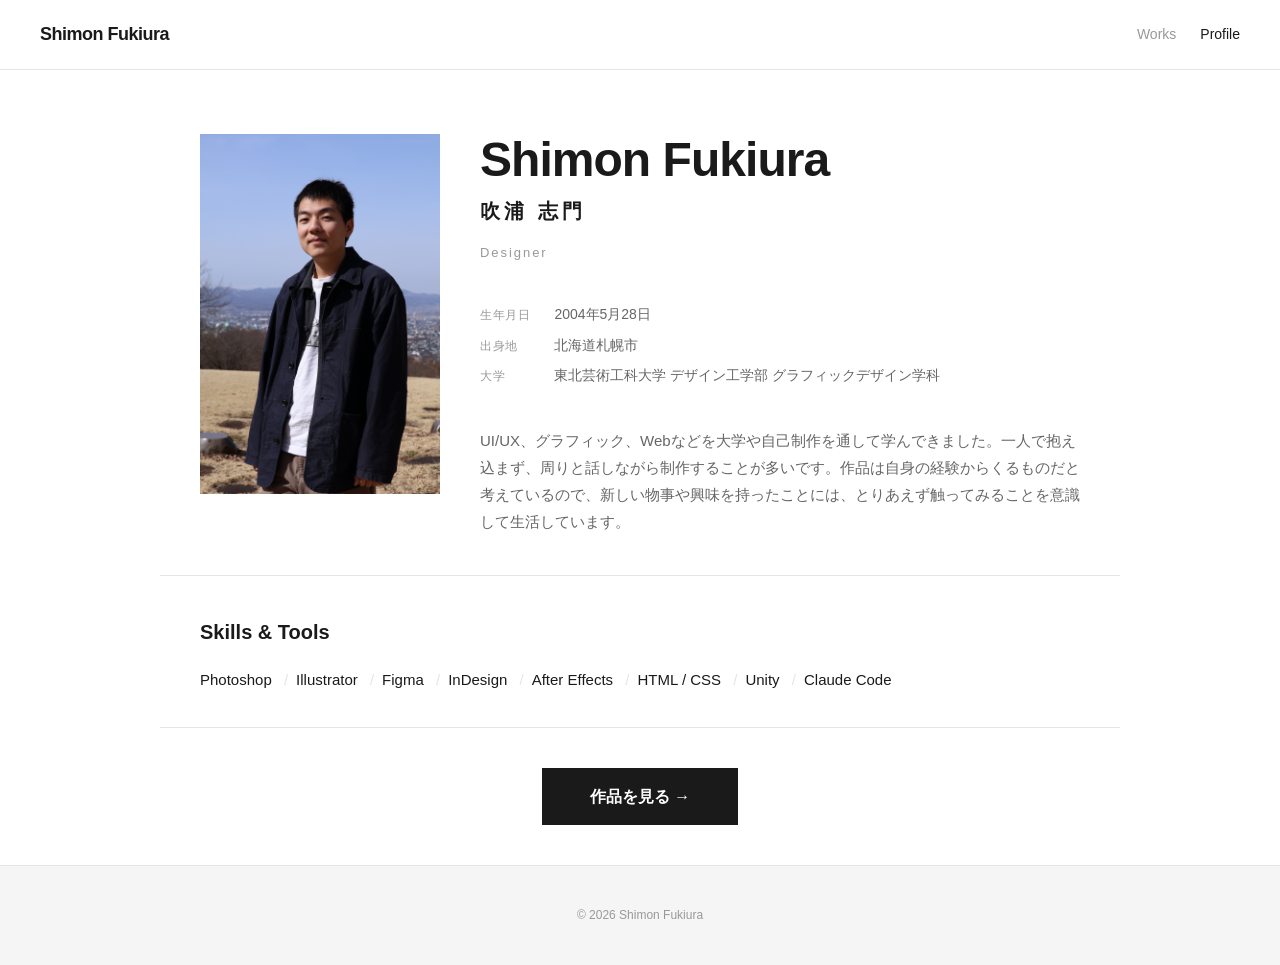
==== profile.html @ b76e9354 "Initial commit: Shimon Fukiura portfolio site 19 works across Web, graphic, game, photo, illustratio" ====
<!DOCTYPE html>
<html lang="ja">
<head>
  <meta charset="UTF-8">
  <meta name="viewport" content="width=device-width, initial-scale=1.0">
  <title>Profile — Shimon Fukiura</title>
  <meta name="description" content="Shimon Fukiura のプロフィール。Web・グラフィック・空間デザインを手がけるデザイナーです。">
  <link rel="stylesheet" href="css/style.css?v=23">
</head>
<body>

  <!-- ヘッダー -->
  <header class="header">
    <a href="index.html" class="header__logo">Shimon Fukiura</a>
    <nav class="header__nav" id="globalNav">
      <a href="index.html" class="header__nav-link">Works</a>
      <a href="profile.html" class="header__nav-link header__nav-link--active">Profile</a>
    </nav>
    <button class="header__hamburger" id="hamburgerBtn" aria-label="メニューを開く" aria-expanded="false">
      <span></span><span></span><span></span>
    </button>
  </header>

  <main class="profile">

    <!-- プロフィールヘッダー -->
    <section class="profile__header fade-in">
      <img class="profile__photo" src="images/顔写真/IMG_1886.JPG" alt="吹浦 志門">
      <div class="profile__info">
        <h1 class="profile__name">Shimon Fukiura</h1>
        <p class="profile__name-ja">吹浦 志門</p>
        <p class="profile__title">Designer</p>
        <div class="profile__details">
          <p><span class="profile__details-label">生年月日</span><span class="profile__details-value">2004年5月28日</span></p>
          <p><span class="profile__details-label">出身地</span><span class="profile__details-value">北海道札幌市</span></p>
          <p><span class="profile__details-label">大学</span><span class="profile__details-value">東北芸術工科大学 デザイン工学部 グラフィックデザイン学科</span></p>
        </div>
        <p class="profile__bio">
          UI/UX、グラフィック、Webなどを大学や自己制作を通して学んできました。一人で抱え込まず、周りと話しながら制作することが多いです。作品は自身の経験からくるものだと考えているので、新しい物事や興味を持ったことには、とりあえず触ってみることを意識して生活しています。
        </p>
      </div>
    </section>

    <!-- スキル・使用ツール -->
    <section class="profile__skills fade-in">
      <h2>Skills & Tools</h2>
      <div class="profile__skills-list">
        <span class="profile__skill-item">Photoshop</span>
        <span class="profile__skill-item">Illustrator</span>
        <span class="profile__skill-item">Figma</span>
        <span class="profile__skill-item">InDesign</span>
        <span class="profile__skill-item">After Effects</span>
        <span class="profile__skill-item">HTML / CSS</span>
        <span class="profile__skill-item">Unity</span>
        <span class="profile__skill-item">Claude Code</span>
      </div>
    </section>

    <!-- CTA -->
    <section class="profile__cta fade-in">
      <a href="index.html" class="profile__cta-link">作品を見る →</a>
    </section>

  </main>

  <!-- フッター -->
  <footer class="footer">
    <p class="footer__copy">&copy; 2026 Shimon Fukiura</p>
  </footer>

  <script src="js/main.js?v=7"></script>
</body>
</html>
---- css/style.css ----
/* ========================================
   カスタムプロパティ
   ======================================== */
:root {
  /* カラー（ビジュアルデザインフェーズで確定。暫定値） */
  --color-bg: #ffffff;
  --color-bg-sub: #f5f5f5;
  --color-text: #1a1a1a;
  --color-text-sub: #666666;
  --color-text-muted: #999999;
  --color-border: #e5e5e5;
  --color-accent: #1a1a1a;
  --color-white: #ffffff;

  /* タイポグラフィ */
  --font-base: 'Helvetica Neue', Arial, 'Hiragino Kaku Gothic ProN', 'Hiragino Sans', Meiryo, sans-serif;
  --font-weight-normal: 400;
  --font-weight-bold: 700;
  --font-weight-black: 900;

  /* スペーシング */
  --space-xs: 4px;
  --space-sm: 8px;
  --space-md: 16px;
  --space-lg: 24px;
  --space-xl: 40px;
  --space-2xl: 64px;
  --space-3xl: 100px;

  /* レイアウト */
  --content-max-width: 960px;
  --content-padding: 40px;

  /* トランジション */
  --transition-fast: 0.2s ease;
  --transition-base: 0.35s ease;
  --transition-slow: 0.5s ease;
}

@media (max-width: 768px) {
  :root {
    --content-padding: 20px;
    --space-3xl: 60px;
  }
}

/* ========================================
   リセット・ベース
   ======================================== */
*,
*::before,
*::after {
  margin: 0;
  padding: 0;
  box-sizing: border-box;
}

html {
  scroll-behavior: smooth;
  -webkit-text-size-adjust: 100%;
}

body {
  font-family: var(--font-base);
  font-weight: var(--font-weight-normal);
  color: var(--color-text);
  background-color: var(--color-bg);
  line-height: 1.6;
  -webkit-font-smoothing: antialiased;
  -moz-osx-font-smoothing: grayscale;
}

img {
  max-width: 100%;
  height: auto;
  display: block;
}

a {
  color: inherit;
  text-decoration: none;
}

button {
  font-family: inherit;
  cursor: pointer;
  border: none;
  background: none;
}

ul, ol {
  list-style: none;
}

/* ========================================
   ヘッダー
   ======================================== */
.header {
  display: flex;
  justify-content: space-between;
  align-items: center;
  padding: 20px var(--content-padding);
  position: sticky;
  top: 0;
  background: rgba(255, 255, 255, 0.95);
  backdrop-filter: blur(8px);
  -webkit-backdrop-filter: blur(8px);
  z-index: 100;
  border-bottom: 1px solid var(--color-border);
}

.header__logo {
  font-size: 18px;
  font-weight: var(--font-weight-bold);
  color: var(--color-text);
  letter-spacing: -0.5px;
}

.header__nav {
  display: flex;
  gap: var(--space-lg);
  align-items: center;
}

.header__nav-link {
  font-size: 14px;
  color: var(--color-text-muted);
  transition: color var(--transition-fast);
}

.header__nav-link:hover,
.header__nav-link--active {
  color: var(--color-text);
}

/* SPナビ */
.header__hamburger {
  display: none;
  flex-direction: column;
  justify-content: center;
  gap: 5px;
  width: 28px;
  height: 28px;
  padding: 0;
}

.header__hamburger span {
  display: block;
  height: 2px;
  background: var(--color-text);
  transition: transform var(--transition-base), opacity var(--transition-base);
}

.header__hamburger--open span:nth-child(1) {
  transform: translateY(7px) rotate(45deg);
}

.header__hamburger--open span:nth-child(2) {
  opacity: 0;
}

.header__hamburger--open span:nth-child(3) {
  transform: translateY(-7px) rotate(-45deg);
}

@media (max-width: 768px) {
  .header__logo {
    font-size: 15px;
  }

  .header__nav {
    display: none;
  }

  .header__nav--open {
    display: flex;
    flex-direction: column;
    position: fixed;
    top: 0;
    left: 0;
    right: 0;
    bottom: 0;
    background: var(--color-bg);
    justify-content: center;
    align-items: center;
    gap: var(--space-xl);
    z-index: 200;
  }

  .header__nav--open .header__nav-link {
    font-size: 24px;
    color: var(--color-text);
  }

  .header__hamburger {
    display: flex;
    z-index: 300;
  }
}

/* ========================================
   ヒーローセクション
   ======================================== */
.hero {
  position: relative;
  min-height: 80vh;
  overflow: hidden;
  background: #1a1a1a;
}

.hero__bg {
  position: absolute;
  inset: 0;
  z-index: 0;
}

.hero__bg-img {
  position: absolute;
  inset: 0;
  width: 100%;
  height: 100%;
  object-fit: cover;
  opacity: 0;
  transition: opacity 1.5s ease;
}

.hero__bg-img--active {
  opacity: 0.2;
}

.hero__inner {
  position: relative;
  width: 100%;
  min-height: 80vh;
  max-width: var(--content-max-width);
  margin: 0 auto;
  z-index: 1;
}

.hero__first-name {
  position: absolute;
  top: 60px;
  left: var(--content-padding);
  font-size: clamp(72px, 12vw, 160px);
  font-weight: var(--font-weight-black);
  color: #fff;
  letter-spacing: -0.04em;
  line-height: 1;
  text-shadow: 0 2px 20px rgba(0, 0, 0, 0.4);
}

.hero__last-name {
  position: absolute;
  top: clamp(140px, 20vw, 220px);
  right: var(--content-padding);
  font-size: clamp(48px, 8vw, 110px);
  font-weight: var(--font-weight-black);
  color: rgba(255, 255, 255, 0.35);
  letter-spacing: -0.04em;
  line-height: 1;
  text-align: right;
}

.hero__title {
  position: absolute;
  top: clamp(180px, 22vw, 240px);
  left: calc(var(--content-padding) + 20px);
  font-size: 14px;
  color: rgba(255, 255, 255, 0.75);
  letter-spacing: 0.3em;
  text-transform: uppercase;
  text-shadow: 0 1px 8px rgba(0, 0, 0, 0.5);
}

.hero__intro {
  position: absolute;
  bottom: 60px;
  right: var(--content-padding);
  font-size: 14px;
  color: rgba(255, 255, 255, 0.85);
  max-width: 360px;
  text-align: right;
  line-height: 1.8;
  text-shadow: 0 1px 8px rgba(0, 0, 0, 0.5);
}

.hero__deco {
  position: absolute;
  bottom: -0.15em;
  left: 50%;
  transform: translateX(-50%);
  font-size: clamp(100px, 18vw, 220px);
  font-weight: var(--font-weight-black);
  color: transparent;
  -webkit-text-stroke: 2px #fff;
  letter-spacing: -0.04em;
  line-height: 1;
  white-space: nowrap;
  pointer-events: none;
  z-index: 0;
}

@media (max-width: 768px) {
  .hero {
    min-height: 70vh;
  }

  .hero__inner {
    min-height: 70vh;
  }

  .hero__title {
    font-size: 11px;
    letter-spacing: 0.2em;
  }

}

/* ========================================
   カテゴリフィルタ
   ======================================== */
.filter {
  padding: var(--space-lg) var(--content-padding);
  border-bottom: 1px solid var(--color-border);
  display: flex;
  gap: var(--space-sm);
  flex-wrap: wrap;
  max-width: var(--content-max-width);
  margin: 0 auto;
}

.filter__btn {
  padding: 8px 20px;
  border: 2px solid var(--color-border);
  background: var(--color-bg);
  font-size: 13px;
  color: var(--color-text-sub);
  transition: all var(--transition-fast);
}

.filter__btn:hover {
  border-color: var(--color-text);
  color: var(--color-text);
}

.filter__btn--active {
  background: var(--color-text);
  color: var(--color-white);
  border-color: var(--color-text);
}

@media (max-width: 768px) {
  .filter {
    flex-wrap: nowrap;
    overflow-x: auto;
    -webkit-overflow-scrolling: touch;
    scrollbar-width: none;
  }

  .filter::-webkit-scrollbar {
    display: none;
  }

  .filter__btn {
    flex-shrink: 0;
    padding: 6px 14px;
    font-size: 12px;
  }
}

/* ========================================
   作品一覧 — エディトリアル構成
   ======================================== */
.works {
  padding: var(--space-2xl) var(--space-3xl);
  max-width: var(--content-max-width);
  margin: 0 auto;
}

.works__heading {
  font-size: 11px;
  color: var(--color-text-muted);
  letter-spacing: 0.3em;
  text-transform: uppercase;
  margin-bottom: var(--space-xl);
}

.works__flow {
  display: flex;
  flex-direction: column;
  gap: var(--space-2xl);
}

/* レイアウトの行パターン */
.works__row {
  display: grid;
  gap: var(--space-lg);
}

.works__row--full {
  grid-template-columns: 1fr;
}

.works__row--right {
  grid-template-columns: 1fr 2fr;
}

.works__row--left {
  grid-template-columns: 2fr 1fr;
}

.works__row--pair {
  grid-template-columns: 1fr 1fr;
}

.works__row--offset-r {
  grid-template-columns: 3fr 5fr;
}

.works__row--offset-l {
  grid-template-columns: 5fr 3fr;
}

.works__spacer {
  pointer-events: none;
}

.works__column {
  display: flex;
  flex-direction: column;
  gap: var(--space-xl);
}

/* 作品カード */
.work-card {
  position: relative;
  overflow: hidden;
  display: block;
  height: fit-content;
  align-self: start;
}

.work-card__thumb {
  width: 100%;
  height: auto;
  display: block;
  background: var(--color-bg-sub);
  transition: transform 0.5s ease;
}

.work-card__placeholder {
  width: 100%;
  aspect-ratio: 3/2;
  background: #c0c0c0;
  display: flex;
  align-items: center;
  justify-content: center;
  color: #666;
  font-size: 13px;
  transition: transform 0.5s ease;
}

.work-card:hover .work-card__thumb,
.work-card:hover .work-card__placeholder {
  transform: scale(1.03);
}

.work-card__num {
  position: absolute;
  top: var(--space-md);
  left: var(--space-md);
  font-size: 11px;
  color: rgba(255, 255, 255, 0.7);
  letter-spacing: 0.1em;
  font-weight: var(--font-weight-bold);
  z-index: 2;
}

.work-card__info {
  position: absolute;
  bottom: 0;
  left: 0;
  right: 0;
  padding: var(--space-lg) 24px;
  background: linear-gradient(transparent 0%, rgba(26, 26, 26, 0.85) 100%);
  transform: translateY(100%);
  transition: transform var(--transition-base);
}

.work-card:hover .work-card__info {
  transform: translateY(0);
}

.work-card:focus-visible .work-card__info {
  transform: translateY(0);
}

.work-card__title {
  font-size: 18px;
  font-weight: var(--font-weight-black);
  color: var(--color-white);
  letter-spacing: -0.02em;
}

.work-card__cat {
  font-size: 11px;
  color: rgba(255, 255, 255, 0.7);
  margin-top: var(--space-xs);
}

/* フルワイドカードのタイトルを大きく */
.works__row--full .work-card__title {
  font-size: 28px;
}


@media (max-width: 768px) {
  .works {
    padding: var(--space-lg) var(--content-padding);
  }

  .works__flow {
    gap: var(--space-xl);
  }

  /* SPでは全て1列に */
  .works__row {
    grid-template-columns: 1fr;
  }

  .works__spacer {
    display: none;
  }

  .works__row--pair {
    grid-template-columns: 1fr 1fr;
  }

  /* SPではタイトル常時表示 */
  .work-card__info {
    position: static;
    transform: none;
    background: none;
    padding: var(--space-sm) 0 0;
  }

  .work-card__title {
    font-size: 14px;
    color: var(--color-text);
  }

  .work-card__cat {
    color: var(--color-text-muted);
  }

  .works__row--full .work-card__title {
    font-size: 18px;
  }

  .works__row--pair .work-card__title {
    font-size: 12px;
  }
}

/* ========================================
   フッター
   ======================================== */
.footer {
  padding: var(--space-xl) var(--content-padding);
  text-align: center;
  border-top: 1px solid var(--color-border);
  background: var(--color-bg-sub);
}

.footer__copy {
  font-size: 12px;
  color: var(--color-text-muted);
}

/* ========================================
   作品詳細ページ
   ======================================== */
.work-detail {
  max-width: var(--content-max-width);
  margin: 0 auto;
}

.work-detail__back {
  display: inline-block;
  padding: var(--space-md) var(--content-padding);
  font-size: 13px;
  color: var(--color-text-muted);
  transition: color var(--transition-fast);
}

.work-detail__back:hover {
  color: var(--color-text);
}

.work-detail__header {
  padding: var(--space-xl) var(--content-padding) var(--space-lg);
}

.work-detail__category {
  display: inline-block;
  font-size: 12px;
  color: var(--color-text-muted);
  letter-spacing: 0.1em;
  margin-bottom: var(--space-md);
}

.work-detail__title {
  font-size: clamp(32px, 5vw, 56px);
  font-weight: var(--font-weight-black);
  color: var(--color-text);
  letter-spacing: -0.02em;
  line-height: 1.15;
}

.work-detail__hero-image {
  margin: var(--space-lg) var(--content-padding);
}

.work-detail__hero-image img {
  max-width: 100%;
  height: auto;
  display: block;
  margin: 0 auto;
}

.work-detail__hero-image .placeholder {
  width: 100%;
  height: 0;
  padding-bottom: 56.25%;
  background: #ddd;
  display: flex;
  align-items: center;
  justify-content: center;
  color: var(--color-text-muted);
}

.gallery {
  padding: 0 var(--content-padding);
  margin-bottom: var(--space-xl);
}

.gallery__main {
  background: var(--color-bg-sub);
  display: flex;
  align-items: center;
  justify-content: center;
  margin-bottom: var(--space-md);
}

.gallery__main-img {
  max-width: 100%;
  max-height: 540px;
  height: auto;
  display: block;
  object-fit: contain;
}

.gallery__thumbs {
  display: flex;
  gap: var(--space-sm);
  overflow-x: auto;
  padding-bottom: var(--space-sm);
  -webkit-overflow-scrolling: touch;
}

.gallery__thumb {
  flex: 0 0 auto;
  width: 72px;
  height: 72px;
  padding: 0;
  border: 2px solid transparent;
  border-radius: 4px;
  background: var(--color-bg-sub);
  cursor: pointer;
  overflow: hidden;
  transition: border-color var(--transition-fast);
}

.gallery__thumb img {
  width: 100%;
  height: 100%;
  object-fit: cover;
  display: block;
}

.gallery__thumb--active {
  border-color: var(--color-accent);
}

.gallery__thumb:hover {
  border-color: var(--color-text-muted);
}

/* スタックギャラリー */
.stack-gallery {
  padding: 0 var(--content-padding);
  margin-bottom: var(--space-xl);
  display: flex;
  flex-direction: column;
  gap: var(--space-lg);
}

.stack-gallery__img {
  width: 100%;
  height: auto;
  display: block;
  object-fit: contain;
}

/* ブックビューワー */
.book-viewer {
  padding: 0 var(--content-padding);
  margin-bottom: var(--space-xl);
}

.book-viewer__stage {
  position: relative;
  display: flex;
  align-items: center;
  justify-content: center;
  background: var(--color-bg-sub);
  min-height: 400px;
}

.book-viewer__page {
  max-width: 100%;
  max-height: 640px;
  height: auto;
  display: block;
  object-fit: contain;
  transition: opacity 0.25s ease;
}

.book-viewer__arrow {
  position: absolute;
  top: 50%;
  transform: translateY(-50%);
  width: 48px;
  height: 48px;
  border: none;
  border-radius: 50%;
  background: rgba(0, 0, 0, 0.4);
  color: #fff;
  font-size: 1.5rem;
  cursor: pointer;
  transition: background var(--transition-fast), opacity var(--transition-fast);
  z-index: 2;
  display: flex;
  align-items: center;
  justify-content: center;
}

.book-viewer__arrow:hover {
  background: rgba(0, 0, 0, 0.65);
}

.book-viewer__arrow:disabled {
  opacity: 0.2;
  cursor: default;
}

.book-viewer__arrow--prev {
  left: var(--space-md);
}

.book-viewer__arrow--next {
  right: var(--space-md);
}

.book-viewer__counter {
  text-align: center;
  margin-top: var(--space-md);
  color: var(--color-text-muted);
  font-size: 0.85rem;
  letter-spacing: 0.1em;
}

@media (max-width: 768px) {
  .book-viewer__stage {
    min-height: 260px;
  }

  .book-viewer__page {
    max-height: 420px;
  }

  .book-viewer__arrow {
    width: 36px;
    height: 36px;
    font-size: 1.2rem;
  }

  .book-viewer__arrow--prev {
    left: var(--space-xs);
  }

  .book-viewer__arrow--next {
    right: var(--space-xs);
  }
}

.work-detail__content {
  display: grid;
  grid-template-columns: 2fr 1fr;
  gap: var(--space-xl);
  padding: var(--space-xl) var(--content-padding);
  border-top: 1px solid var(--color-border);
}

.work-detail__overview h2 {
  font-size: 20px;
  font-weight: var(--font-weight-bold);
  margin-bottom: var(--space-md);
}

.work-detail__overview h2 + p + h2,
.work-detail__overview h2 + p + h3,
.work-detail__overview p + h2 {
  margin-top: var(--space-xl);
}

.work-detail__overview p {
  font-size: 15px;
  color: var(--color-text-sub);
  line-height: 1.8;
  margin-bottom: var(--space-lg);
}

.work-detail__overview p:last-child {
  margin-bottom: 0;
}

.work-detail__overview h3 {
  font-size: 14px;
  font-weight: var(--font-weight-bold);
  color: var(--color-text-muted);
  margin-bottom: var(--space-sm);
  letter-spacing: 0.05em;
}

.work-detail__meta {
  height: fit-content;
}

.work-detail__meta-item {
  margin-bottom: var(--space-md);
}

.work-detail__meta-item:last-child {
  margin-bottom: 0;
}

.work-detail__meta-label {
  font-size: 11px;
  color: var(--color-text-muted);
  text-transform: uppercase;
  letter-spacing: 0.1em;
  margin-bottom: var(--space-xs);
}

.work-detail__meta-value {
  font-size: 14px;
  color: var(--color-text);
}

/* 制作プロセス */
.work-detail__process {
  padding: var(--space-xl) var(--content-padding);
  border-top: 1px solid var(--color-border);
}

.work-detail__process h2 {
  font-size: 20px;
  font-weight: var(--font-weight-bold);
  margin-bottom: var(--space-lg);
}

.work-detail__steps {
  display: grid;
  grid-template-columns: repeat(auto-fit, minmax(200px, 1fr));
  gap: var(--space-lg);
}

.work-detail__step {
  padding: 0;
}

.work-detail__step-num {
  font-size: 12px;
  color: var(--color-text-muted);
  font-weight: var(--font-weight-bold);
  margin-bottom: var(--space-xs);
}

.work-detail__step-title {
  font-size: 15px;
  font-weight: var(--font-weight-bold);
  margin-bottom: var(--space-sm);
}

.work-detail__step-desc {
  font-size: 13px;
  color: var(--color-text-sub);
  line-height: 1.7;
}

/* 外部リンク */
.work-detail__external {
  padding: var(--space-lg) var(--content-padding);
}

.work-detail__external-link {
  display: inline-block;
  padding: 14px 32px;
  background: var(--color-text);
  color: var(--color-white);
  font-size: 14px;
  font-weight: var(--font-weight-bold);
  transition: opacity var(--transition-fast);
}

.work-detail__external-link:hover {
  opacity: 0.8;
}

/* 関連作品 */
.work-detail__related {
  padding: var(--space-xl) var(--content-padding);
  border-top: 1px solid var(--color-border);
}

.work-detail__related h2 {
  font-size: 16px;
  font-weight: var(--font-weight-bold);
  margin-bottom: var(--space-lg);
}

.work-detail__related-grid {
  display: flex;
  gap: var(--space-lg);
}

.work-detail__related-card {
  width: 200px;
  flex-shrink: 0;
}

.work-detail__related-card .placeholder {
  width: 100%;
  height: 120px;
  background: #ddd;
}

.work-detail__related-card p {
  font-size: 13px;
  font-weight: var(--font-weight-bold);
  margin-top: var(--space-sm);
}

/* 前後ナビ */
.work-detail__nav {
  display: flex;
  justify-content: space-between;
  padding: var(--space-xl) var(--content-padding);
  border-top: 1px solid var(--color-border);
}

.work-detail__nav-link {
  transition: color var(--transition-fast);
}

.work-detail__nav-link:hover {
  color: var(--color-text-sub);
}

.work-detail__nav-label {
  font-size: 11px;
  color: var(--color-text-muted);
  display: block;
  margin-bottom: var(--space-xs);
}

.work-detail__nav-title {
  font-size: 14px;
  font-weight: var(--font-weight-bold);
}

.work-detail__nav-link--next {
  text-align: right;
}

@media (max-width: 768px) {
  .work-detail__content {
    grid-template-columns: 1fr;
  }

  .work-detail__hero-image {
    margin: var(--space-md) 0;
  }

  .work-detail__related-grid {
    overflow-x: auto;
    -webkit-overflow-scrolling: touch;
  }
}

/* ========================================
   プロフィールページ
   ======================================== */
.profile {
  max-width: var(--content-max-width);
  margin: 0 auto;
}

.profile__header {
  display: flex;
  gap: var(--space-xl);
  padding: var(--space-2xl) var(--content-padding) var(--space-xl);
  align-items: flex-start;
}

.profile__photo {
  width: 240px;
  height: auto;
  flex-shrink: 0;
  object-fit: cover;
}

.profile__info {
  flex: 1;
}

.profile__name {
  font-size: clamp(32px, 5vw, 48px);
  font-weight: var(--font-weight-black);
  letter-spacing: -0.02em;
  line-height: 1.1;
}

.profile__name-ja {
  font-size: 20px;
  color: var(--color-text);
  font-weight: var(--font-weight-bold);
  margin-top: var(--space-sm);
  margin-bottom: var(--space-md);
  letter-spacing: 0.2em;
}

.profile__title {
  font-size: 13px;
  color: var(--color-text-muted);
  letter-spacing: 0.15em;
  margin-bottom: var(--space-xl);
}

.profile__details {
  margin-bottom: var(--space-xl);
  display: grid;
  grid-template-columns: auto 1fr;
  gap: var(--space-sm) var(--space-lg);
  align-items: baseline;
}

.profile__details p {
  display: contents;
}

.profile__details-label {
  color: var(--color-text-muted);
  font-size: 12px;
  letter-spacing: 0.05em;
  white-space: nowrap;
}

.profile__details-value {
  font-size: 14px;
  color: var(--color-text-sub);
}

.profile__bio {
  font-size: 15px;
  color: var(--color-text-sub);
  line-height: 1.8;
}

/* スキル */
.profile__skills {
  padding: var(--space-xl) var(--content-padding);
  border-top: 1px solid var(--color-border);
}

.profile__skills h2 {
  font-size: 20px;
  font-weight: var(--font-weight-bold);
  margin-bottom: var(--space-lg);
}

.profile__skills-list {
  display: flex;
  flex-wrap: wrap;
  align-items: center;
}

.profile__skill-item {
  font-size: 15px;
  color: var(--color-text);
  font-weight: 500;
  line-height: 1;
}

.profile__skill-item::after {
  content: ' / ';
  color: var(--color-border);
  margin: 0 var(--space-sm);
}

.profile__skill-item:last-child::after {
  content: '';
  margin: 0;
}

/* CTA */
.profile__cta {
  padding: var(--space-xl) var(--content-padding);
  text-align: center;
  border-top: 1px solid var(--color-border);
}

.profile__cta-link {
  display: inline-block;
  padding: 16px 48px;
  background: var(--color-text);
  color: var(--color-white);
  font-size: 16px;
  font-weight: var(--font-weight-bold);
  transition: opacity var(--transition-fast);
}

.profile__cta-link:hover {
  opacity: 0.8;
}

@media (max-width: 768px) {
  .profile__header {
    flex-direction: column;
    text-align: center;
    padding: var(--space-xl) var(--content-padding);
  }

  .profile__photo {
    width: 160px;
    height: auto;
    margin: 0 auto;
  }

  .profile__bio {
    text-align: left;
  }

  .profile__skill-item {
    font-size: 13px;
  }

  .profile__cta-link {
    display: block;
    padding: 14px;
    font-size: 14px;
  }
}

/* ========================================
   スクロールアニメーション（フェードイン）
   ======================================== */
.fade-in:not(.fade-in--visible) {
  opacity: 0;
  transform: translateY(24px);
}

.fade-in--visible {
  opacity: 1;
  transform: translateY(0);
}
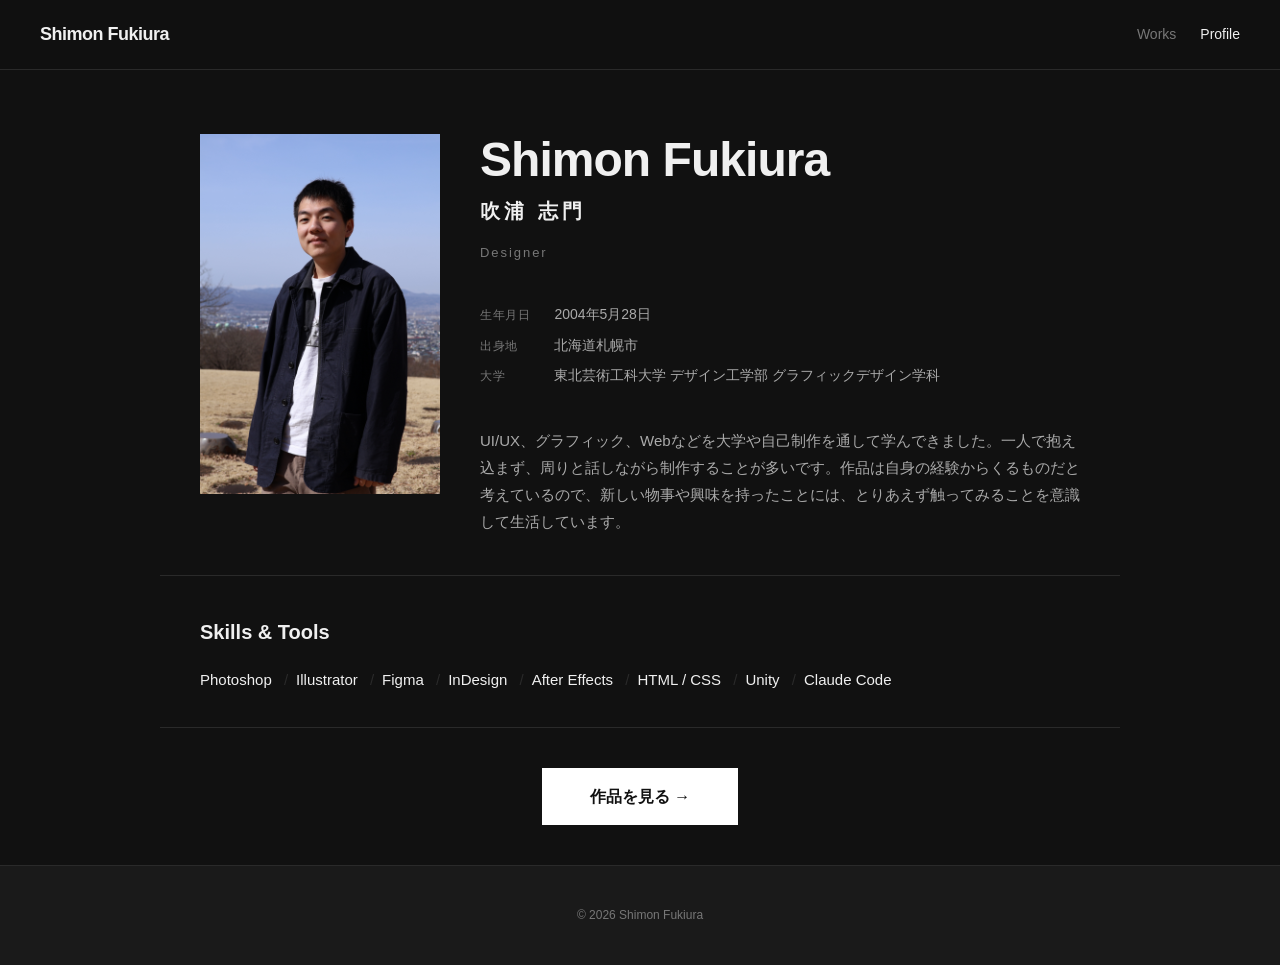
==== commit 2b69555d: "サイト全体を白ベースから黒ベースのダークテーマに変更 CSS custom propertiesを反転し、ヘッダー・ヒーロー・フィルタ・作品一覧・ プロフィール・フッター全体をダークカラーに統一。  " ====
--- a/profile.html
+++ b/profile.html
@@ -5,7 +5,7 @@
   <meta name="viewport" content="width=device-width, initial-scale=1.0">
   <title>Profile — Shimon Fukiura</title>
   <meta name="description" content="Shimon Fukiura のプロフィール。Web・グラフィック・空間デザインを手がけるデザイナーです。">
-  <link rel="stylesheet" href="css/style.css?v=23">
+  <link rel="stylesheet" href="css/style.css?v=27">
 </head>
 <body>
 
@@ -68,6 +68,6 @@
     <p class="footer__copy">&copy; 2026 Shimon Fukiura</p>
   </footer>
 
-  <script src="js/main.js?v=7"></script>
+  <script src="js/main.js?v=8"></script>
 </body>
 </html>
--- a/css/style.css
+++ b/css/style.css
@@ -2,14 +2,14 @@
    カスタムプロパティ
    ======================================== */
 :root {
-  /* カラー（ビジュアルデザインフェーズで確定。暫定値） */
-  --color-bg: #ffffff;
-  --color-bg-sub: #f5f5f5;
-  --color-text: #1a1a1a;
-  --color-text-sub: #666666;
-  --color-text-muted: #999999;
-  --color-border: #e5e5e5;
-  --color-accent: #1a1a1a;
+  /* カラー */
+  --color-bg: #111111;
+  --color-bg-sub: #1a1a1a;
+  --color-text: #f0f0f0;
+  --color-text-sub: #aaaaaa;
+  --color-text-muted: #777777;
+  --color-border: #2a2a2a;
+  --color-accent: #f0f0f0;
   --color-white: #ffffff;
 
   /* タイポグラフィ */
@@ -102,7 +102,7 @@
   padding: 20px var(--content-padding);
   position: sticky;
   top: 0;
-  background: rgba(255, 255, 255, 0.95);
+  background: rgba(17, 17, 17, 0.95);
   backdrop-filter: blur(8px);
   -webkit-backdrop-filter: blur(8px);
   z-index: 100;
@@ -344,9 +344,9 @@
 }
 
 .filter__btn--active {
-  background: var(--color-text);
-  color: var(--color-white);
-  border-color: var(--color-text);
+  background: var(--color-white);
+  color: #111111;
+  border-color: var(--color-white);
 }
 
 @media (max-width: 768px) {
@@ -451,11 +451,11 @@
 .work-card__placeholder {
   width: 100%;
   aspect-ratio: 3/2;
-  background: #c0c0c0;
+  background: #2a2a2a;
   display: flex;
   align-items: center;
   justify-content: center;
-  color: #666;
+  color: #777;
   font-size: 13px;
   transition: transform 0.5s ease;
 }
@@ -546,11 +546,11 @@
 
   .work-card__title {
     font-size: 14px;
-    color: var(--color-text);
+    color: var(--color-text) !important;
   }
 
   .work-card__cat {
-    color: var(--color-text-muted);
+    color: var(--color-text-muted) !important;
   }
 
   .works__row--full .work-card__title {
@@ -632,7 +632,7 @@
   width: 100%;
   height: 0;
   padding-bottom: 56.25%;
-  background: #ddd;
+  background: #2a2a2a;
   display: flex;
   align-items: center;
   justify-content: center;
@@ -916,16 +916,15 @@
 
 .work-detail__external-link {
   display: inline-block;
-  padding: 14px 32px;
-  background: var(--color-text);
-  color: var(--color-white);
-  font-size: 14px;
-  font-weight: var(--font-weight-bold);
-  transition: opacity var(--transition-fast);
+  font-size: 13px;
+  color: var(--color-text-sub);
+  text-decoration: underline;
+  word-break: break-all;
+  transition: color var(--transition-fast);
 }
 
 .work-detail__external-link:hover {
-  opacity: 0.8;
+  color: var(--color-text);
 }
 
 /* 関連作品 */
@@ -953,7 +952,7 @@
 .work-detail__related-card .placeholder {
   width: 100%;
   height: 120px;
-  background: #ddd;
+  background: #2a2a2a;
 }
 
 .work-detail__related-card p {
@@ -1134,8 +1133,8 @@
 .profile__cta-link {
   display: inline-block;
   padding: 16px 48px;
-  background: var(--color-text);
-  color: var(--color-white);
+  background: var(--color-white);
+  color: #111111;
   font-size: 16px;
   font-weight: var(--font-weight-bold);
   transition: opacity var(--transition-fast);
@@ -1176,12 +1175,13 @@
 /* ========================================
    スクロールアニメーション（フェードイン）
    ======================================== */
-.fade-in:not(.fade-in--visible) {
+.fade-in {
   opacity: 0;
   transform: translateY(24px);
+  transition: opacity 0.6s ease, transform 0.6s ease;
 }
 
 .fade-in--visible {
-  opacity: 1;
-  transform: translateY(0);
-}
+  opacity: 1 !important;
+  transform: translateY(0) !important;
+}
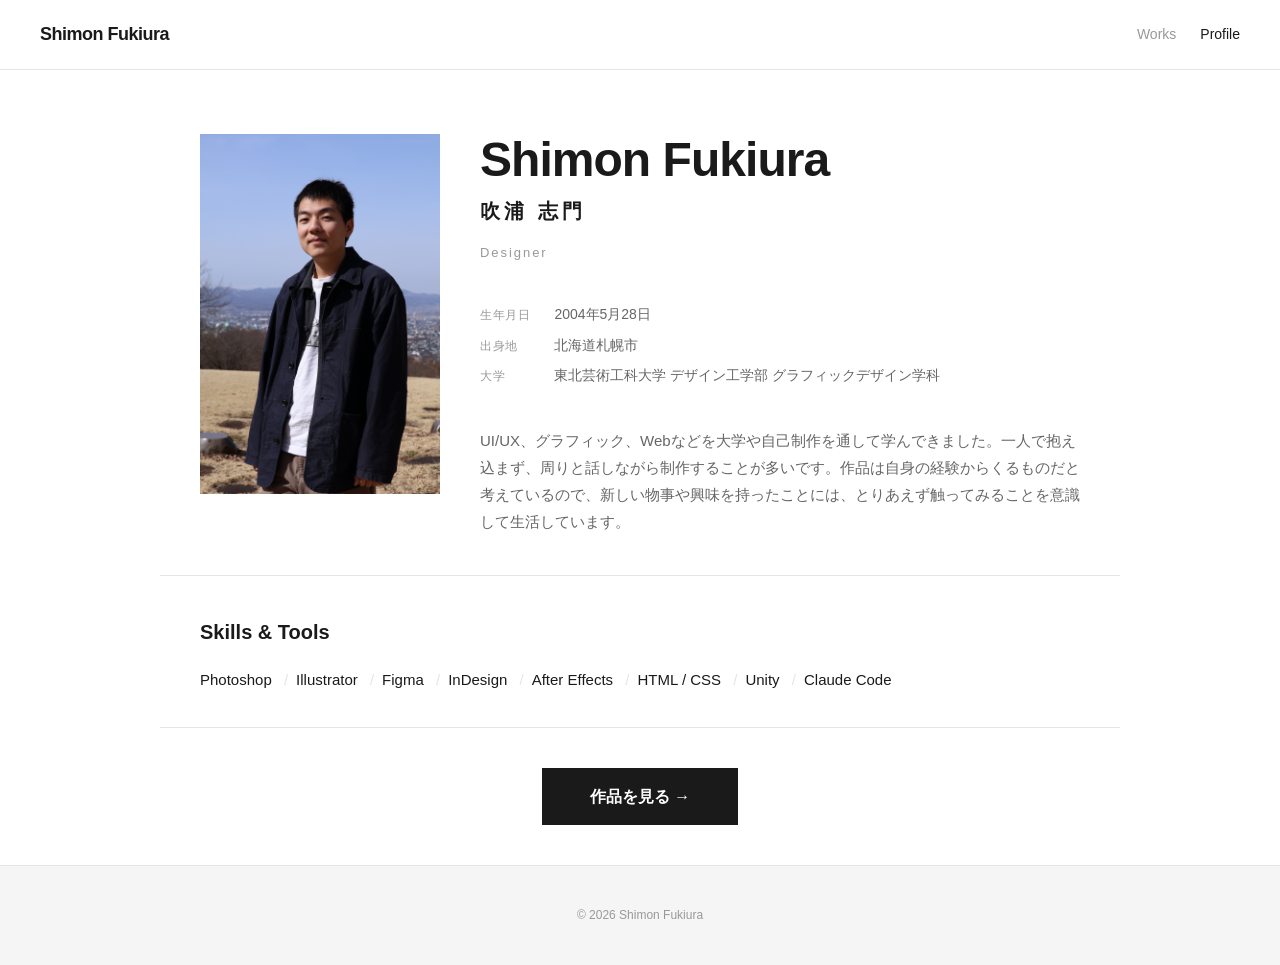
==== commit 92aa27a0: "Revert "サイト全体を白ベースから黒ベースのダークテーマに変更" This reverts commit 2b69555db68b3afc52e485908ecadb83372dd392." ====
--- a/profile.html
+++ b/profile.html
@@ -5,7 +5,7 @@
   <meta name="viewport" content="width=device-width, initial-scale=1.0">
   <title>Profile — Shimon Fukiura</title>
   <meta name="description" content="Shimon Fukiura のプロフィール。Web・グラフィック・空間デザインを手がけるデザイナーです。">
-  <link rel="stylesheet" href="css/style.css?v=27">
+  <link rel="stylesheet" href="css/style.css?v=23">
 </head>
 <body>
 
@@ -68,6 +68,6 @@
     <p class="footer__copy">&copy; 2026 Shimon Fukiura</p>
   </footer>
 
-  <script src="js/main.js?v=8"></script>
+  <script src="js/main.js?v=7"></script>
 </body>
 </html>
--- a/css/style.css
+++ b/css/style.css
@@ -2,14 +2,14 @@
    カスタムプロパティ
    ======================================== */
 :root {
-  /* カラー */
-  --color-bg: #111111;
-  --color-bg-sub: #1a1a1a;
-  --color-text: #f0f0f0;
-  --color-text-sub: #aaaaaa;
-  --color-text-muted: #777777;
-  --color-border: #2a2a2a;
-  --color-accent: #f0f0f0;
+  /* カラー（ビジュアルデザインフェーズで確定。暫定値） */
+  --color-bg: #ffffff;
+  --color-bg-sub: #f5f5f5;
+  --color-text: #1a1a1a;
+  --color-text-sub: #666666;
+  --color-text-muted: #999999;
+  --color-border: #e5e5e5;
+  --color-accent: #1a1a1a;
   --color-white: #ffffff;
 
   /* タイポグラフィ */
@@ -102,7 +102,7 @@
   padding: 20px var(--content-padding);
   position: sticky;
   top: 0;
-  background: rgba(17, 17, 17, 0.95);
+  background: rgba(255, 255, 255, 0.95);
   backdrop-filter: blur(8px);
   -webkit-backdrop-filter: blur(8px);
   z-index: 100;
@@ -344,9 +344,9 @@
 }
 
 .filter__btn--active {
-  background: var(--color-white);
-  color: #111111;
-  border-color: var(--color-white);
+  background: var(--color-text);
+  color: var(--color-white);
+  border-color: var(--color-text);
 }
 
 @media (max-width: 768px) {
@@ -451,11 +451,11 @@
 .work-card__placeholder {
   width: 100%;
   aspect-ratio: 3/2;
-  background: #2a2a2a;
+  background: #c0c0c0;
   display: flex;
   align-items: center;
   justify-content: center;
-  color: #777;
+  color: #666;
   font-size: 13px;
   transition: transform 0.5s ease;
 }
@@ -546,11 +546,11 @@
 
   .work-card__title {
     font-size: 14px;
-    color: var(--color-text) !important;
+    color: var(--color-text);
   }
 
   .work-card__cat {
-    color: var(--color-text-muted) !important;
+    color: var(--color-text-muted);
   }
 
   .works__row--full .work-card__title {
@@ -632,7 +632,7 @@
   width: 100%;
   height: 0;
   padding-bottom: 56.25%;
-  background: #2a2a2a;
+  background: #ddd;
   display: flex;
   align-items: center;
   justify-content: center;
@@ -952,7 +952,7 @@
 .work-detail__related-card .placeholder {
   width: 100%;
   height: 120px;
-  background: #2a2a2a;
+  background: #ddd;
 }
 
 .work-detail__related-card p {
@@ -1133,8 +1133,8 @@
 .profile__cta-link {
   display: inline-block;
   padding: 16px 48px;
-  background: var(--color-white);
-  color: #111111;
+  background: var(--color-text);
+  color: var(--color-white);
   font-size: 16px;
   font-weight: var(--font-weight-bold);
   transition: opacity var(--transition-fast);
@@ -1175,13 +1175,12 @@
 /* ========================================
    スクロールアニメーション（フェードイン）
    ======================================== */
-.fade-in {
+.fade-in:not(.fade-in--visible) {
   opacity: 0;
   transform: translateY(24px);
-  transition: opacity 0.6s ease, transform 0.6s ease;
 }
 
 .fade-in--visible {
-  opacity: 1 !important;
-  transform: translateY(0) !important;
-}
+  opacity: 1;
+  transform: translateY(0);
+}
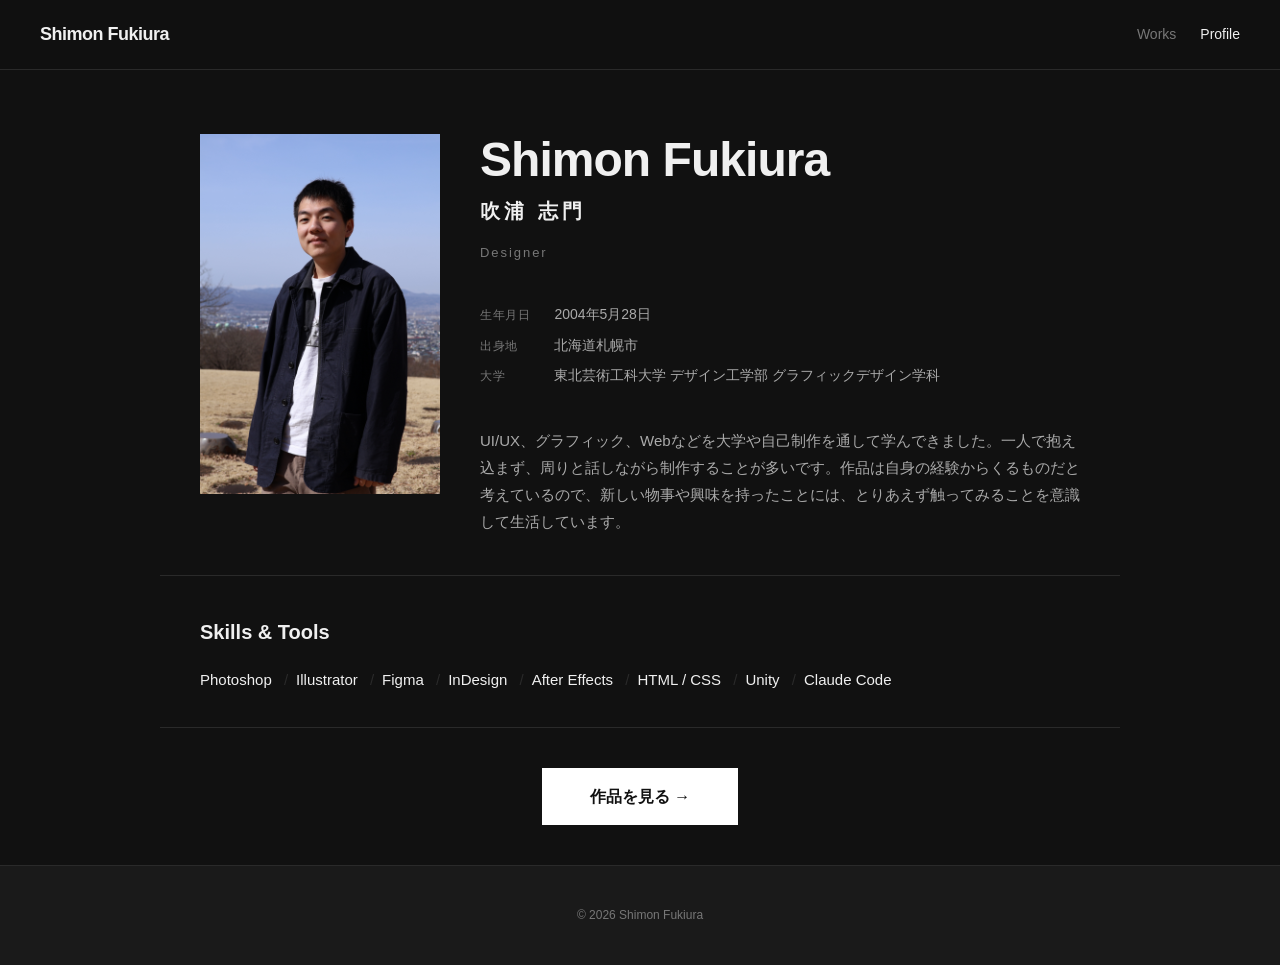
==== commit 665a68a1: "サイト全体をダークテーマに変更、ホバー時の白い余白を修正 CSS custom propertiesを反転し黒ベースに統一。 work-cardにbackground: var(--color-bg)" ====
--- a/profile.html
+++ b/profile.html
@@ -5,7 +5,7 @@
   <meta name="viewport" content="width=device-width, initial-scale=1.0">
   <title>Profile — Shimon Fukiura</title>
   <meta name="description" content="Shimon Fukiura のプロフィール。Web・グラフィック・空間デザインを手がけるデザイナーです。">
-  <link rel="stylesheet" href="css/style.css?v=23">
+  <link rel="stylesheet" href="css/style.css?v=28">
 </head>
 <body>
 
@@ -68,6 +68,6 @@
     <p class="footer__copy">&copy; 2026 Shimon Fukiura</p>
   </footer>
 
-  <script src="js/main.js?v=7"></script>
+  <script src="js/main.js?v=9"></script>
 </body>
 </html>
--- a/css/style.css
+++ b/css/style.css
@@ -2,14 +2,14 @@
    カスタムプロパティ
    ======================================== */
 :root {
-  /* カラー（ビジュアルデザインフェーズで確定。暫定値） */
-  --color-bg: #ffffff;
-  --color-bg-sub: #f5f5f5;
-  --color-text: #1a1a1a;
-  --color-text-sub: #666666;
-  --color-text-muted: #999999;
-  --color-border: #e5e5e5;
-  --color-accent: #1a1a1a;
+  /* カラー（ダークテーマ） */
+  --color-bg: #111111;
+  --color-bg-sub: #1a1a1a;
+  --color-text: #f0f0f0;
+  --color-text-sub: #aaaaaa;
+  --color-text-muted: #777777;
+  --color-border: #2a2a2a;
+  --color-accent: #f0f0f0;
   --color-white: #ffffff;
 
   /* タイポグラフィ */
@@ -102,7 +102,7 @@
   padding: 20px var(--content-padding);
   position: sticky;
   top: 0;
-  background: rgba(255, 255, 255, 0.95);
+  background: rgba(17, 17, 17, 0.95);
   backdrop-filter: blur(8px);
   -webkit-backdrop-filter: blur(8px);
   z-index: 100;
@@ -344,9 +344,9 @@
 }
 
 .filter__btn--active {
-  background: var(--color-text);
-  color: var(--color-white);
-  border-color: var(--color-text);
+  background: var(--color-white);
+  color: #111111;
+  border-color: var(--color-white);
 }
 
 @media (max-width: 768px) {
@@ -438,6 +438,7 @@
   display: block;
   height: fit-content;
   align-self: start;
+  background: var(--color-bg);
 }
 
 .work-card__thumb {
@@ -451,7 +452,7 @@
 .work-card__placeholder {
   width: 100%;
   aspect-ratio: 3/2;
-  background: #c0c0c0;
+  background: #2a2a2a;
   display: flex;
   align-items: center;
   justify-content: center;
@@ -546,11 +547,11 @@
 
   .work-card__title {
     font-size: 14px;
-    color: var(--color-text);
+    color: var(--color-text) !important;
   }
 
   .work-card__cat {
-    color: var(--color-text-muted);
+    color: var(--color-text-muted) !important;
   }
 
   .works__row--full .work-card__title {
@@ -632,7 +633,7 @@
   width: 100%;
   height: 0;
   padding-bottom: 56.25%;
-  background: #ddd;
+  background: #2a2a2a;
   display: flex;
   align-items: center;
   justify-content: center;
@@ -952,7 +953,7 @@
 .work-detail__related-card .placeholder {
   width: 100%;
   height: 120px;
-  background: #ddd;
+  background: #2a2a2a;
 }
 
 .work-detail__related-card p {
@@ -1133,8 +1134,8 @@
 .profile__cta-link {
   display: inline-block;
   padding: 16px 48px;
-  background: var(--color-text);
-  color: var(--color-white);
+  background: var(--color-white);
+  color: #111111;
   font-size: 16px;
   font-weight: var(--font-weight-bold);
   transition: opacity var(--transition-fast);
@@ -1175,12 +1176,13 @@
 /* ========================================
    スクロールアニメーション（フェードイン）
    ======================================== */
-.fade-in:not(.fade-in--visible) {
+.fade-in {
   opacity: 0;
   transform: translateY(24px);
+  transition: opacity 0.6s ease, transform 0.6s ease;
 }
 
 .fade-in--visible {
-  opacity: 1;
-  transform: translateY(0);
-}
+  opacity: 1 !important;
+  transform: translateY(0) !important;
+}
